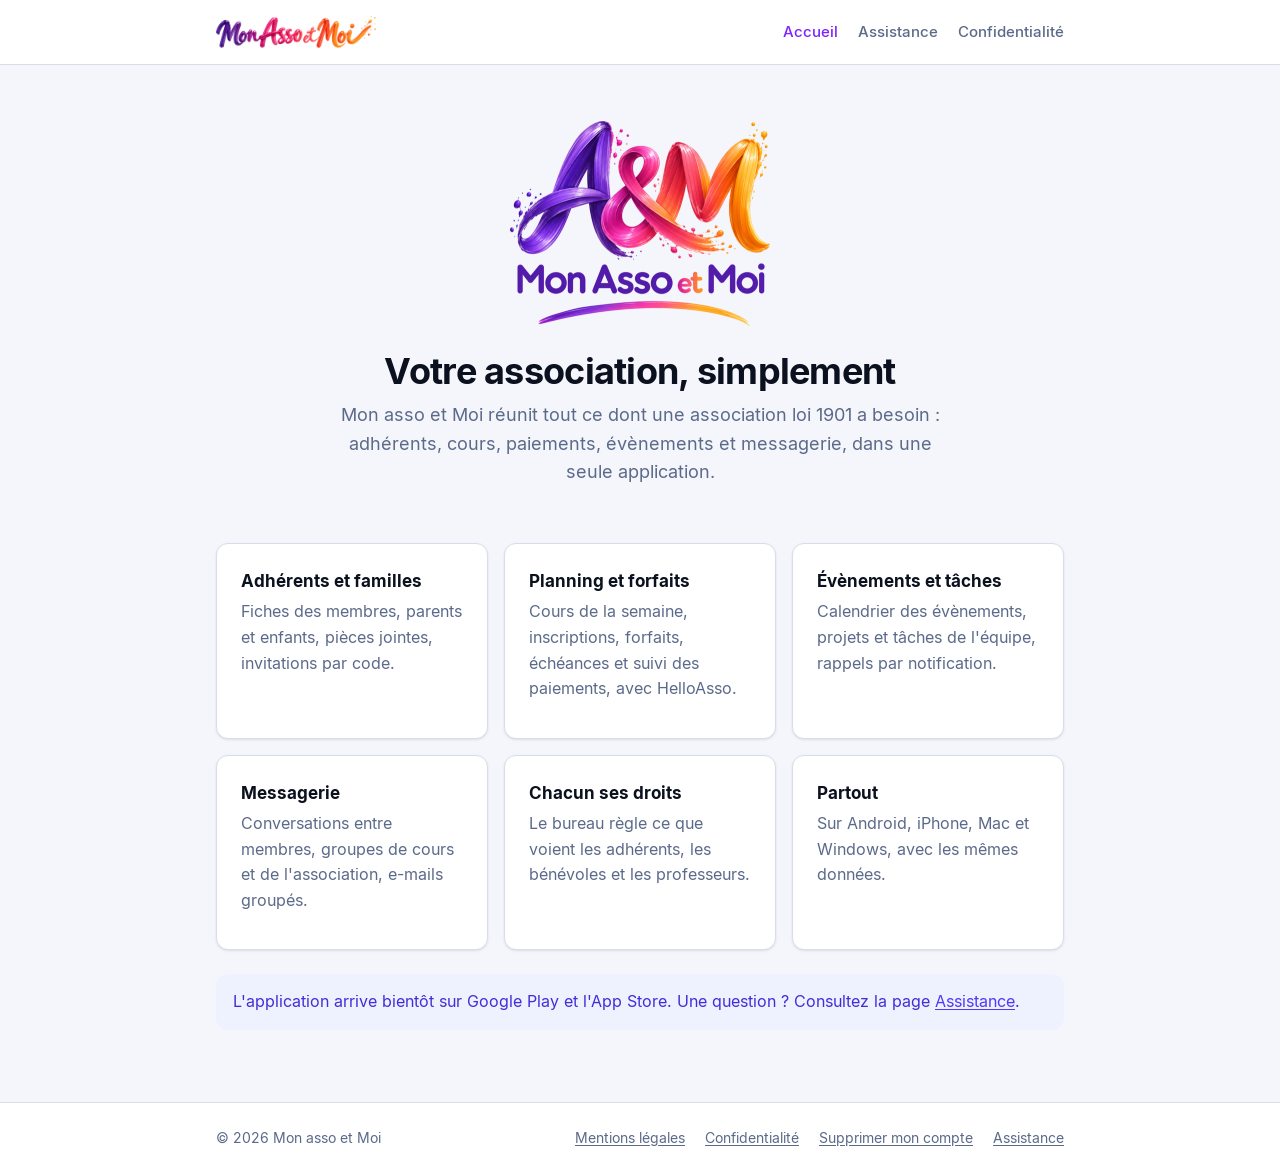
==== index.html @ 46d0a547 "Mise à jour du site (2026-11-03)" ====
<!doctype html>
<html lang="fr">
<head>
  <meta charset="utf-8">
  <meta name="viewport" content="width=device-width, initial-scale=1">
  <meta http-equiv="Content-Security-Policy" content="default-src 'self'; base-uri 'none'; form-action 'none'">
  <title>Mon asso et Moi</title>
  <meta name="description" content="Mon asso et Moi : l'application pour gérer votre association loi 1901, adhérents, cours, paiements, évènements et messagerie, sur téléphone et ordinateur.">
  <link rel="icon" href="assets/img/favicon.png">
  <link rel="apple-touch-icon" href="assets/img/apple-touch-icon.png">
  <link rel="stylesheet" href="assets/style.css">
</head>
<body>
  <header class="site-header">
    <div class="container">
      <a class="logo" href="./"><picture><source srcset="assets/img/logo-texte-sombre.png" media="(prefers-color-scheme: dark)"><img src="assets/img/logo-texte.png" alt="Mon asso et Moi" width="400" height="80"></picture></a>
      <nav class="site-nav" aria-label="Menu">
        <a href="./" aria-current="page">Accueil</a>
        <a href="assistance.html">Assistance</a>
        <a href="confidentialite.html">Confidentialité</a>
      </nav>
    </div>
  </header>

  <main>
    <div class="container">
      <section class="hero">
        <picture><source srcset="assets/img/logo-complet-sombre.png" media="(prefers-color-scheme: dark)"><img src="assets/img/logo-complet.png" alt="" width="520" height="410"></picture>
        <h1>Votre association, simplement</h1>
        <p class="lead">Mon asso et Moi réunit tout ce dont une association loi 1901 a besoin : adhérents, cours, paiements, évènements et messagerie, dans une seule application.</p>
      </section>

      <div class="grid">
        <div class="card">
          <h3>Adhérents et familles</h3>
          <p class="muted">Fiches des membres, parents et enfants, pièces jointes, invitations par code.</p>
        </div>
        <div class="card">
          <h3>Planning et forfaits</h3>
          <p class="muted">Cours de la semaine, inscriptions, forfaits, échéances et suivi des paiements, avec HelloAsso.</p>
        </div>
        <div class="card">
          <h3>Évènements et tâches</h3>
          <p class="muted">Calendrier des évènements, projets et tâches de l'équipe, rappels par notification.</p>
        </div>
        <div class="card">
          <h3>Messagerie</h3>
          <p class="muted">Conversations entre membres, groupes de cours et de l'association, e-mails groupés.</p>
        </div>
        <div class="card">
          <h3>Chacun ses droits</h3>
          <p class="muted">Le bureau règle ce que voient les adhérents, les bénévoles et les professeurs.</p>
        </div>
        <div class="card">
          <h3>Partout</h3>
          <p class="muted">Sur Android, iPhone, Mac et Windows, avec les mêmes données.</p>
        </div>
      </div>

      <div class="callout callout-info">
        <p>L'application arrive bientôt sur Google Play et l'App Store. Une question ? Consultez la page <a href="assistance.html">Assistance</a>.</p>
      </div>
    </div>
  </main>

  <footer class="site-footer">
    <div class="container">
      <span>© 2026 Mon asso et Moi</span>
      <nav aria-label="Liens utiles">
        <a href="mentions-legales.html">Mentions légales</a>
        <a href="confidentialite.html">Confidentialité</a>
        <a href="suppression-compte.html">Supprimer mon compte</a>
        <a href="assistance.html">Assistance</a>
      </nav>
    </div>
  </footer>
</body>
</html>
---- assets/style.css ----
/* Site public de Mon asso et Moi (mon-asso-et-moi.fr).
   Couleurs reprises de Réf/CHARTE_GRAPHIQUE.md (clair et sombre). */

@font-face { font-family: Inter; font-weight: 400; font-display: swap; src: url(fonts/Inter-Regular.ttf) format("truetype"); }
@font-face { font-family: Inter; font-weight: 500; font-display: swap; src: url(fonts/Inter-Medium.ttf) format("truetype"); }
@font-face { font-family: Inter; font-weight: 600; font-display: swap; src: url(fonts/Inter-SemiBold.ttf) format("truetype"); }
@font-face { font-family: Inter; font-weight: 700; font-display: swap; src: url(fonts/Inter-Bold.ttf) format("truetype"); }

:root {
  --background: #F4F6FB;
  --card: #FFFFFF;
  --foreground: #0B111E;
  --muted: #E8EBF3;
  --muted-foreground: #5C6A8A;
  --border: #D7DDEA;
  --primary: #4F39F6;
  --primary-foreground: #FFFFFF;
  --primary-soft: #EEF2FF;
  --primary-soft-foreground: #432DD7;
  --brand: #7F22FE;
  --destructive: #E7000B;
  --destructive-button: #E7000B;
  --destructive-soft: #FEF2F2;
  --success: #009966;
  --success-soft: #ECFDF5;
  --warning: #B45309;
  --warning-soft: #FFFBEB;
  --gradient: linear-gradient(90deg, #8200DB, #FF2056);
  --shadow: 0 1px 3px rgb(0 0 0 / 8%), 0 1px 2px -1px rgb(0 0 0 / 8%);
  --radius: 12px;
  color-scheme: light;
}

@media (prefers-color-scheme: dark) {
  :root {
    --background: #090E1A;
    --card: #0E1525;
    --foreground: #F1F4F9;
    --muted: #131D34;
    --muted-foreground: #8591AD;
    --border: #16213C;
    --primary: #5B62F1;
    --primary-soft: #191C4D;
    --primary-soft-foreground: #A1A5F7;
    --brand: #8E51FF;
    --destructive: #F87171;
    --destructive-button: #D92626;
    --destructive-soft: rgb(217 38 38 / 15%);
    --success: #00D492;
    --success-soft: rgb(0 212 146 / 15%);
    --warning: #FFB900;
    --warning-soft: rgb(255 185 0 / 15%);
    --shadow: 0 1px 3px rgb(0 0 0 / 40%);
    color-scheme: dark;
  }
}

* { box-sizing: border-box; }

html { -webkit-text-size-adjust: 100%; }

body {
  margin: 0;
  font-family: Inter, system-ui, -apple-system, "Segoe UI", Roboto, sans-serif;
  font-size: 16px;
  line-height: 1.6;
  color: var(--foreground);
  background: var(--background);
}

a { color: var(--primary); text-underline-offset: 2px; }
a:hover { color: var(--brand); }

img { max-width: 100%; height: auto; }

.container { width: 100%; max-width: 880px; margin: 0 auto; padding: 0 16px; }

/* En-tête */
.site-header { background: var(--card); border-bottom: 1px solid var(--border); }
.site-header .container { display: flex; align-items: center; justify-content: space-between; gap: 16px; min-height: 64px; flex-wrap: wrap; }
.site-header .logo img { display: block; height: 32px; width: auto; }
.site-nav { display: flex; gap: 4px 20px; flex-wrap: wrap; }
.site-nav a { color: var(--muted-foreground); text-decoration: none; font-weight: 500; font-size: 15px; padding: 4px 0; }
.site-nav a:hover, .site-nav a[aria-current="page"] { color: var(--brand); }

/* Contenu */
main { padding: 40px 0 56px; }
h1 { font-size: 32px; line-height: 1.2; margin: 0 0 8px; letter-spacing: -0.02em; }
h2 { font-size: 21px; line-height: 1.3; margin: 36px 0 8px; }
h3 { font-size: 17px; margin: 24px 0 4px; }
p, ul, ol { margin: 0 0 12px; }
li { margin-bottom: 4px; }
.lead { font-size: 18px; color: var(--muted-foreground); margin-bottom: 24px; }
.updated { color: var(--muted-foreground); font-size: 14px; margin-bottom: 24px; }
.muted { color: var(--muted-foreground); }

.card {
  background: var(--card);
  border: 1px solid var(--border);
  border-radius: var(--radius);
  box-shadow: var(--shadow);
  padding: 24px;
  margin: 16px 0;
}
.card h2:first-child, .card h3:first-child { margin-top: 0; }

.grid { display: grid; grid-template-columns: repeat(auto-fit, minmax(240px, 1fr)); gap: 16px; margin: 24px 0; }
.grid .card { margin: 0; }

.callout { border-radius: var(--radius); padding: 14px 16px; margin: 16px 0; border: 1px solid transparent; }
.callout-info { background: var(--primary-soft); color: var(--primary-soft-foreground); }
.callout-danger { background: var(--destructive-soft); color: var(--destructive); border-color: color-mix(in srgb, var(--destructive) 30%, transparent); }
.callout-success { background: var(--success-soft); color: var(--success); }
.callout-warning { background: var(--warning-soft); color: var(--warning); }
.callout p:last-child, .callout ul:last-child { margin-bottom: 0; }

/* Accueil */
.hero { text-align: center; padding: 16px 0 8px; }
.hero img { width: 260px; }
.hero h1 { font-size: 36px; margin-top: 16px; }
.hero .lead { max-width: 620px; margin: 8px auto 24px; }

/* Formulaires */
label { display: block; font-weight: 600; font-size: 14px; margin: 16px 0 6px; }
input, select {
  width: 100%;
  font: inherit;
  color: var(--foreground);
  background: var(--card);
  border: 1px solid var(--border);
  border-radius: 8px;
  padding: 10px 12px;
}
input:focus, select:focus { outline: 2px solid var(--primary); outline-offset: 1px; border-color: var(--primary); }
input.code { letter-spacing: 0.4em; font-size: 22px; text-align: center; max-width: 240px; }
.check { display: flex; align-items: flex-start; gap: 10px; font-weight: 500; font-size: 15px; }
.check input { width: auto; margin-top: 4px; }

.btn {
  display: inline-flex; align-items: center; justify-content: center; gap: 8px;
  font: inherit; font-weight: 600; font-size: 15px;
  border: 0; border-radius: 8px; padding: 10px 18px; margin-top: 20px;
  cursor: pointer; text-decoration: none;
  background: var(--primary); color: var(--primary-foreground);
}
.btn:hover { color: var(--primary-foreground); filter: brightness(1.08); }
.btn:disabled { opacity: 0.55; cursor: not-allowed; filter: none; }
.btn-danger { background: var(--destructive-button); }
.btn-ghost { background: transparent; color: var(--primary); padding-left: 0; padding-right: 0; }
.btn-ghost:hover { color: var(--brand); filter: none; }
.actions { display: flex; gap: 16px; flex-wrap: wrap; align-items: center; }

.error { color: var(--destructive); font-size: 14px; margin-top: 8px; }
[hidden] { display: none !important; }

/* Pied de page */
.site-footer { border-top: 1px solid var(--border); background: var(--card); padding: 24px 0; font-size: 14px; color: var(--muted-foreground); }
.site-footer .container { display: flex; justify-content: space-between; gap: 12px 24px; flex-wrap: wrap; }
.site-footer nav { display: flex; gap: 8px 20px; flex-wrap: wrap; }
.site-footer a { color: var(--muted-foreground); }
.site-footer a:hover { color: var(--brand); }

@media (max-width: 600px) {
  main { padding: 28px 0 40px; }
  h1 { font-size: 26px; }
  .hero h1 { font-size: 28px; }
  .hero img { width: 200px; }
  .card { padding: 18px; }
}
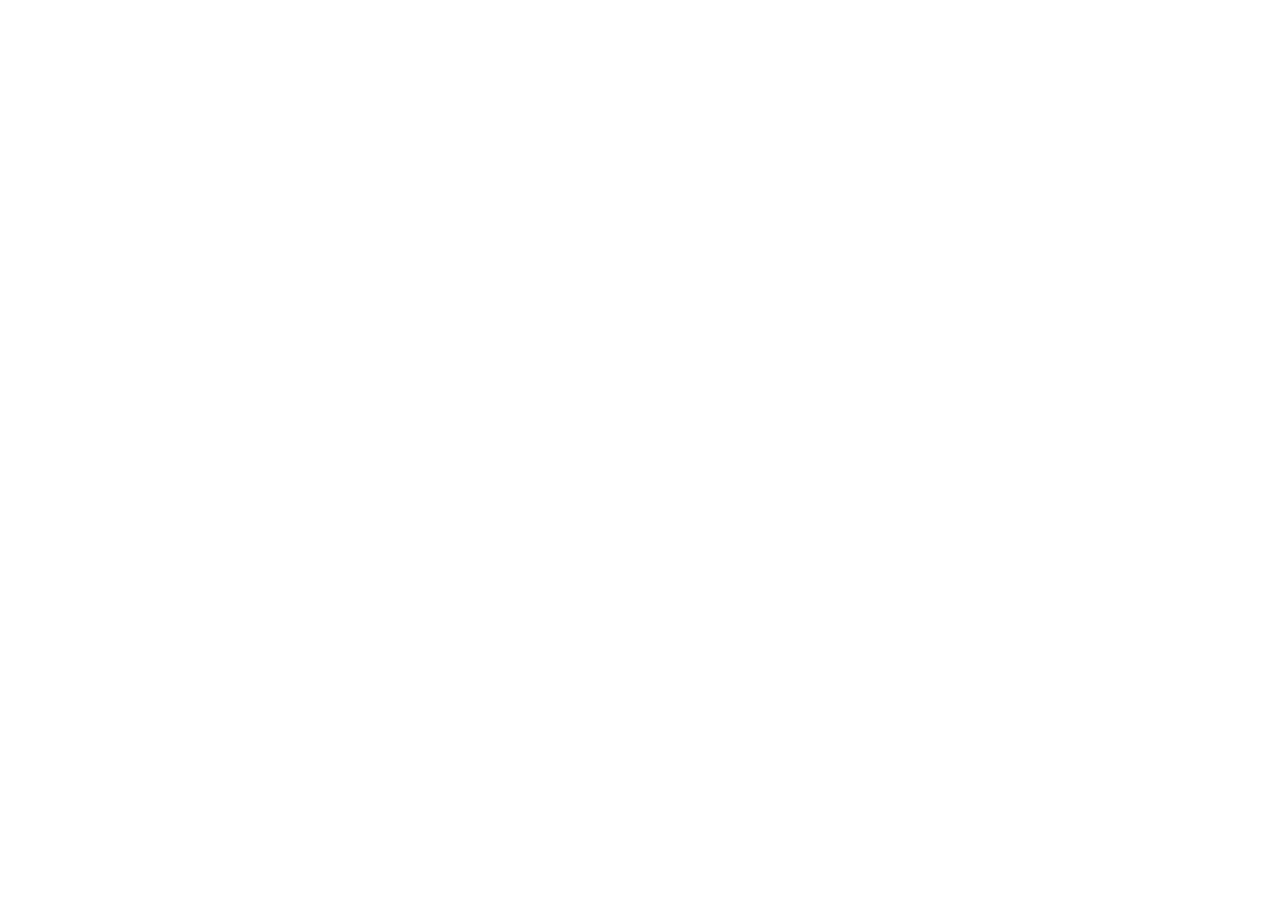
==== commit 7c3ddc49: "Mise à jour du site (2026-11-12)" ====
--- a/index.html
+++ b/index.html
@@ -4,75 +4,21 @@
   <meta charset="utf-8">
   <meta name="viewport" content="width=device-width, initial-scale=1">
   <meta http-equiv="Content-Security-Policy" content="default-src 'self'; base-uri 'none'; form-action 'none'">
+  <!-- app.mon-asso-et-moi.fr : pages de l'application (abonnement, téléchargements, pages légales).
+       La présentation de l'app est sur la landing mon-asso-et-moi.fr (choix de l'utilisateur, 2026-11-12). -->
+  <meta http-equiv="refresh" content="0; url=https://mon-asso-et-moi.fr/">
+  <link rel="canonical" href="https://mon-asso-et-moi.fr/">
   <title>Mon asso et Moi</title>
-  <meta name="description" content="Mon asso et Moi : l'application pour gérer votre association loi 1901, adhérents, cours, paiements, évènements et messagerie, sur téléphone et ordinateur.">
   <link rel="icon" href="assets/img/favicon.png">
-  <link rel="apple-touch-icon" href="assets/img/apple-touch-icon.png">
   <link rel="stylesheet" href="assets/style.css">
 </head>
 <body>
-  <header class="site-header">
-    <div class="container">
-      <a class="logo" href="./"><picture><source srcset="assets/img/logo-texte-sombre.png" media="(prefers-color-scheme: dark)"><img src="assets/img/logo-texte.png" alt="Mon asso et Moi" width="400" height="80"></picture></a>
-      <nav class="site-nav" aria-label="Menu">
-        <a href="./" aria-current="page">Accueil</a>
-        <a href="assistance.html">Assistance</a>
-        <a href="confidentialite.html">Confidentialité</a>
-      </nav>
-    </div>
-  </header>
-
   <main>
     <div class="container">
-      <section class="hero">
-        <picture><source srcset="assets/img/logo-complet-sombre.png" media="(prefers-color-scheme: dark)"><img src="assets/img/logo-complet.png" alt="" width="520" height="410"></picture>
-        <h1>Votre association, simplement</h1>
-        <p class="lead">Mon asso et Moi réunit tout ce dont une association loi 1901 a besoin : adhérents, cours, paiements, évènements et messagerie, dans une seule application.</p>
-      </section>
-
-      <div class="grid">
-        <div class="card">
-          <h3>Adhérents et familles</h3>
-          <p class="muted">Fiches des membres, parents et enfants, pièces jointes, invitations par code.</p>
-        </div>
-        <div class="card">
-          <h3>Planning et forfaits</h3>
-          <p class="muted">Cours de la semaine, inscriptions, forfaits, échéances et suivi des paiements, avec HelloAsso.</p>
-        </div>
-        <div class="card">
-          <h3>Évènements et tâches</h3>
-          <p class="muted">Calendrier des évènements, projets et tâches de l'équipe, rappels par notification.</p>
-        </div>
-        <div class="card">
-          <h3>Messagerie</h3>
-          <p class="muted">Conversations entre membres, groupes de cours et de l'association, e-mails groupés.</p>
-        </div>
-        <div class="card">
-          <h3>Chacun ses droits</h3>
-          <p class="muted">Le bureau règle ce que voient les adhérents, les bénévoles et les professeurs.</p>
-        </div>
-        <div class="card">
-          <h3>Partout</h3>
-          <p class="muted">Sur Android, iPhone, Mac et Windows, avec les mêmes données.</p>
-        </div>
-      </div>
-
-      <div class="callout callout-info">
-        <p>L'application arrive bientôt sur Google Play et l'App Store. Une question ? Consultez la page <a href="assistance.html">Assistance</a>.</p>
-      </div>
+      <h1>Mon asso et Moi</h1>
+      <p class="lead">Redirection vers <a href="https://mon-asso-et-moi.fr/">mon-asso-et-moi.fr</a>…</p>
+      <p><a href="telecharger.html">Télécharger l'app</a> · <a href="abonnement.html">Abonnement de l'association</a> · <a href="assistance.html">Assistance</a></p>
     </div>
   </main>
-
-  <footer class="site-footer">
-    <div class="container">
-      <span>© 2026 Mon asso et Moi</span>
-      <nav aria-label="Liens utiles">
-        <a href="mentions-legales.html">Mentions légales</a>
-        <a href="confidentialite.html">Confidentialité</a>
-        <a href="suppression-compte.html">Supprimer mon compte</a>
-        <a href="assistance.html">Assistance</a>
-      </nav>
-    </div>
-  </footer>
 </body>
 </html>
--- a/assets/style.css
+++ b/assets/style.css
@@ -1,4 +1,4 @@
-/* Site public de Mon asso et Moi (mon-asso-et-moi.fr).
+/* Pages de Mon asso et Moi (app.mon-asso-et-moi.fr).
    Couleurs reprises de Réf/CHARTE_GRAPHIQUE.md (clair et sombre). */
 
 @font-face { font-family: Inter; font-weight: 400; font-display: swap; src: url(fonts/Inter-Regular.ttf) format("truetype"); }
@@ -167,3 +167,156 @@
   .hero img { width: 200px; }
   .card { padding: 18px; }
 }
+
+/* ===== Page de présentation (index.html) ===== */
+.container-wide { max-width: 1120px; }
+.icon { width: 20px; height: 20px; flex: none; }
+
+.site-header.sticky { position: sticky; top: 0; z-index: 10; background: color-mix(in srgb, var(--card) 88%, transparent); backdrop-filter: saturate(1.4) blur(10px); -webkit-backdrop-filter: saturate(1.4) blur(10px); }
+.site-nav .nav-cta { color: var(--primary-foreground); background: var(--primary); padding: 6px 14px; border-radius: 8px; }
+.site-nav .nav-cta:hover { color: var(--primary-foreground); filter: brightness(1.08); }
+
+.btn-gradient { background: var(--gradient); }
+.btn-secondary { background: var(--card); color: var(--foreground); border: 1px solid var(--border); }
+.btn-secondary:hover { color: var(--brand); filter: none; border-color: var(--brand); }
+.btn-lg { font-size: 16px; padding: 12px 22px; }
+
+.landing main { padding: 0; }
+.section { padding: 72px 0; }
+.section-alt { background: var(--card); border-top: 1px solid var(--border); border-bottom: 1px solid var(--border); }
+.section-head { text-align: center; max-width: 680px; margin: 0 auto 40px; }
+.section-head h2 { font-size: 32px; letter-spacing: -0.02em; margin: 8px 0 12px; }
+.section-head p { color: var(--muted-foreground); font-size: 17px; margin: 0; }
+.eyebrow { display: inline-block; font-size: 13px; font-weight: 600; letter-spacing: 0.06em; text-transform: uppercase; color: var(--brand); }
+
+/* Bandeau d'accueil : halos de l'écran de connexion de l'app (heroGlows). */
+.landing-hero { position: relative; overflow: hidden; padding: 72px 0 80px; }
+.landing-hero::before, .landing-hero::after, .landing-hero .glow {
+  content: ""; position: absolute; border-radius: 50%; filter: blur(80px); pointer-events: none; z-index: 0;
+}
+.landing-hero::before { width: 420px; height: 420px; background: rgb(249 115 22 / 20%); top: -120px; right: -80px; }
+.landing-hero::after { width: 380px; height: 380px; background: rgb(244 63 94 / 20%); bottom: -160px; left: 30%; }
+.landing-hero .glow { width: 460px; height: 460px; background: rgb(167 139 250 / 15%); top: -80px; left: -140px; }
+.landing-hero .container { position: relative; z-index: 1; display: grid; grid-template-columns: 1.15fr 0.85fr; gap: 48px; align-items: center; }
+.landing-hero h1 { font-size: 52px; line-height: 1.08; letter-spacing: -0.03em; margin: 12px 0 20px; }
+.gradient-text { background: var(--gradient); -webkit-background-clip: text; background-clip: text; color: transparent; }
+.landing-hero .lead { font-size: 19px; margin-bottom: 8px; max-width: 560px; }
+.landing-hero .actions .btn { margin-top: 24px; }
+.hero-points { list-style: none; padding: 0; margin: 28px 0 0; display: flex; flex-wrap: wrap; gap: 8px 20px; color: var(--muted-foreground); font-size: 14px; }
+.hero-points li { display: flex; align-items: center; gap: 6px; margin: 0; }
+.hero-points .icon { width: 16px; height: 16px; color: var(--success); }
+.hero-visual { text-align: center; }
+.hero-visual img { width: 100%; max-width: 420px; filter: drop-shadow(0 20px 40px rgb(127 34 254 / 18%)); }
+
+/* Tuiles de fonctionnalités : teintes des cartes de l'accueil de l'app. */
+.features { display: grid; grid-template-columns: repeat(3, 1fr); gap: 16px; }
+.feature { background: var(--card); border: 1px solid var(--border); border-radius: var(--radius); padding: 22px; box-shadow: var(--shadow); }
+.section-alt .feature { background: var(--background); box-shadow: none; }
+.feature h3 { margin: 14px 0 6px; font-size: 17px; }
+.feature p { margin: 0; color: var(--muted-foreground); font-size: 15px; }
+.tile { display: inline-flex; align-items: center; justify-content: center; width: 44px; height: 44px; border-radius: 10px; color: var(--tint); background: color-mix(in srgb, var(--tint) 8%, transparent); }
+.tile .icon { width: 22px; height: 22px; }
+.t-indigo { --tint: #615FFF; } .t-violet { --tint: #8E51FF; } .t-sky { --tint: #00A6F4; } .t-amber { --tint: #FE9A00; }
+.t-green { --tint: #00C950; } .t-pink { --tint: #F6339A; } .t-red { --tint: #FB2C36; }
+@media (prefers-color-scheme: dark) {
+  .tile { background: color-mix(in srgb, var(--tint) 16%, transparent); }
+}
+
+/* Étapes */
+.steps { display: grid; grid-template-columns: repeat(3, 1fr); gap: 16px; counter-reset: step; }
+.step { position: relative; padding: 24px; border-radius: var(--radius); background: var(--card); border: 1px solid var(--border); box-shadow: var(--shadow); }
+.step::before { counter-increment: step; content: counter(step); display: inline-flex; align-items: center; justify-content: center; width: 32px; height: 32px; border-radius: 50%; background: var(--gradient); color: #fff; font-weight: 700; }
+.step h3 { margin: 14px 0 6px; }
+.step p { margin: 0; color: var(--muted-foreground); font-size: 15px; }
+
+/* Confiance */
+.trust { display: grid; grid-template-columns: repeat(3, 1fr); gap: 24px; }
+.trust div { display: flex; gap: 14px; align-items: flex-start; }
+.trust h3 { margin: 0 0 4px; font-size: 16px; }
+.trust p { margin: 0; color: var(--muted-foreground); font-size: 15px; }
+
+/* Tarifs */
+.pricing { display: grid; grid-template-columns: repeat(auto-fit, minmax(260px, 1fr)); gap: 16px; align-items: stretch; }
+.plan { display: flex; flex-direction: column; background: var(--card); border: 1px solid var(--border); border-radius: var(--radius); padding: 28px; box-shadow: var(--shadow); }
+.plan.featured { border: 2px solid var(--brand); }
+.plan .badge { align-self: flex-start; font-size: 12px; font-weight: 600; color: var(--primary-soft-foreground); background: var(--primary-soft); border-radius: 999px; padding: 2px 10px; margin-bottom: 10px; }
+.plan h3 { margin: 0; font-size: 19px; }
+.plan .price { font-size: 38px; font-weight: 700; letter-spacing: -0.02em; margin: 10px 0 0; }
+.plan .price small { font-size: 15px; font-weight: 500; color: var(--muted-foreground); }
+.plan ul { list-style: none; padding: 0; margin: 18px 0 0; flex: 1; }
+.plan li { display: flex; gap: 8px; align-items: flex-start; font-size: 15px; }
+.plan li .icon { width: 18px; height: 18px; margin-top: 3px; color: var(--success); }
+
+/* Téléchargement */
+.downloads { display: grid; grid-template-columns: repeat(4, 1fr); gap: 16px; }
+.download { display: flex; flex-direction: column; align-items: flex-start; gap: 4px; background: var(--card); border: 1px solid var(--border); border-radius: var(--radius); padding: 22px; box-shadow: var(--shadow); }
+.download h3 { margin: 12px 0 0; font-size: 17px; }
+.download p { margin: 0; color: var(--muted-foreground); font-size: 14px; }
+.download .btn-wrap { margin-top: auto; width: 100%; }
+.download .btn-wrap .btn { width: 100%; margin-top: 16px; }
+
+.cta-band { text-align: center; padding: 56px 24px; border-radius: 20px; background: var(--gradient); color: #fff; }
+.cta-band h2 { margin: 0 0 8px; font-size: 30px; }
+.cta-band p { margin: 0 auto; max-width: 560px; opacity: 0.92; }
+.cta-band .btn { background: #fff; color: #5B0FB8; margin-top: 24px; }
+.cta-band .btn:hover { color: #5B0FB8; filter: brightness(0.96); }
+
+@media (max-width: 960px) {
+  .landing-hero .container { grid-template-columns: 1fr; text-align: center; }
+  .landing-hero .lead { margin-left: auto; margin-right: auto; }
+  .landing-hero .actions, .hero-points { justify-content: center; }
+  .hero-visual img { max-width: 280px; }
+  .features, .steps, .trust { grid-template-columns: repeat(2, 1fr); }
+  .downloads { grid-template-columns: repeat(2, 1fr); }
+}
+@media (max-width: 640px) {
+  .site-nav .hide-sm { display: none; }
+  .landing-hero { padding: 48px 0 56px; }
+  .landing-hero h1 { font-size: 36px; }
+  .section { padding: 52px 0; }
+  .section-head h2 { font-size: 26px; }
+  .features, .steps, .trust, .downloads { grid-template-columns: 1fr; }
+  .cta-band { padding: 40px 20px; }
+  .cta-band h2 { font-size: 24px; }
+}
+.btn[aria-disabled="true"] { opacity: 0.6; cursor: default; pointer-events: none; }
+.plan .btn { margin-top: 24px; }
+.pricing-extra { margin-top: 16px; }
+.pricing-extra h3 { margin: 0 0 4px; }
+.price-table { width: 100%; border-collapse: collapse; margin-top: 12px; font-size: 15px; }
+.price-table th, .price-table td { text-align: left; padding: 10px 12px; border-bottom: 1px solid var(--border); }
+.price-table th { font-size: 13px; color: var(--muted-foreground); font-weight: 600; }
+.price-table tbody tr:last-child td { border-bottom: 0; }
+.vat-note { text-align: center; color: var(--muted-foreground); font-size: 13px; margin-top: 16px; }
+@media (max-width: 640px) { .price-table th, .price-table td { padding: 8px 6px; } }
+
+/* ===== Page Abonnement (abonnement.html) ===== */
+.small { font-size: 14px; }
+.success { color: var(--success); font-size: 14px; margin-top: 12px; }
+.account-bar { display: flex; justify-content: space-between; align-items: center; gap: 8px 16px; flex-wrap: wrap; }
+.account-bar .btn { margin-top: 0; }
+.card-title { display: flex; justify-content: space-between; align-items: center; gap: 12px; flex-wrap: wrap; margin-bottom: 12px; }
+.card-title h2 { margin: 0; }
+.state { display: inline-block; font-size: 13px; font-weight: 600; line-height: 1; padding: 6px 10px; border-radius: 999px; white-space: nowrap; }
+.state-success { background: var(--success-soft); color: var(--success); }
+.state-info { background: var(--primary-soft); color: var(--primary-soft-foreground); }
+.state-warning { background: var(--warning-soft); color: var(--warning); }
+.state-danger { background: var(--destructive-soft); color: var(--destructive); }
+.state-muted { background: var(--muted); color: var(--muted-foreground); }
+.kv { display: grid; grid-template-columns: minmax(140px, auto) 1fr; gap: 8px 24px; margin: 16px 0 0; }
+.kv dt { color: var(--muted-foreground); font-size: 15px; }
+.kv dd { margin: 0; font-weight: 500; }
+.kv dd.danger { color: var(--destructive); }
+#subscribe, #manage { border-top: 1px solid var(--border); margin-top: 20px; padding-top: 4px; }
+.choices { display: grid; grid-template-columns: repeat(auto-fit, minmax(200px, 1fr)); gap: 12px; margin: 12px 0 8px; }
+.choice { display: flex; align-items: flex-start; gap: 10px; margin: 0; padding: 14px 16px; border: 1px solid var(--border); border-radius: 10px; cursor: pointer; font-weight: 400; font-size: 15px; }
+.choice:has(input:checked) { border-color: var(--primary); background: var(--primary-soft); }
+.choice input { width: auto; margin-top: 4px; accent-color: var(--primary); }
+.choice strong { display: block; }
+.choice-price { display: block; color: var(--muted-foreground); }
+.invoices { list-style: none; padding: 0; margin: 8px 0 0; }
+.invoices li { display: flex; justify-content: space-between; align-items: center; gap: 8px 16px; flex-wrap: wrap; padding: 12px 0; border-bottom: 1px solid var(--border); margin: 0; }
+.invoices li:last-child { border-bottom: 0; }
+.invoice-links { display: flex; align-items: center; gap: 16px; }
+@media (max-width: 600px) { .kv { grid-template-columns: 1fr; gap: 2px; } .kv dd { margin-bottom: 8px; } }
+.after-downloads { margin-top: 24px; }
